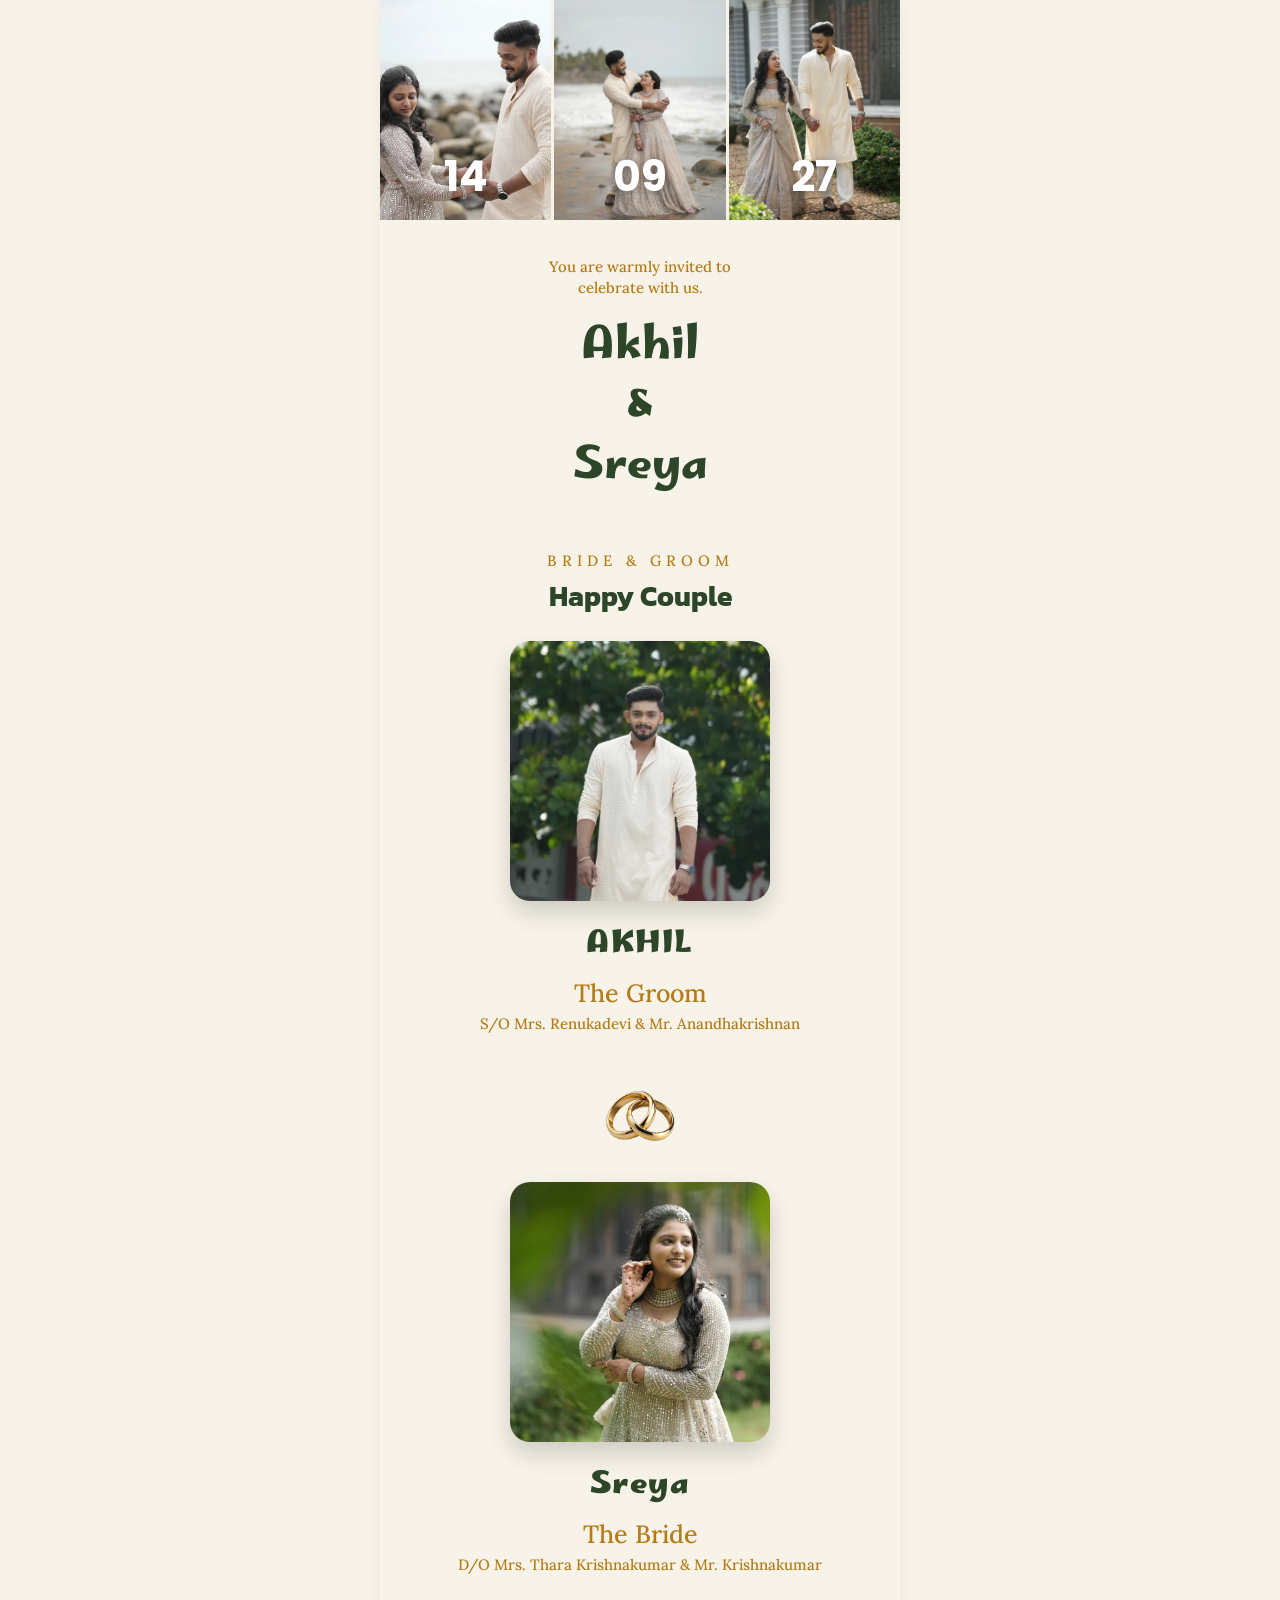
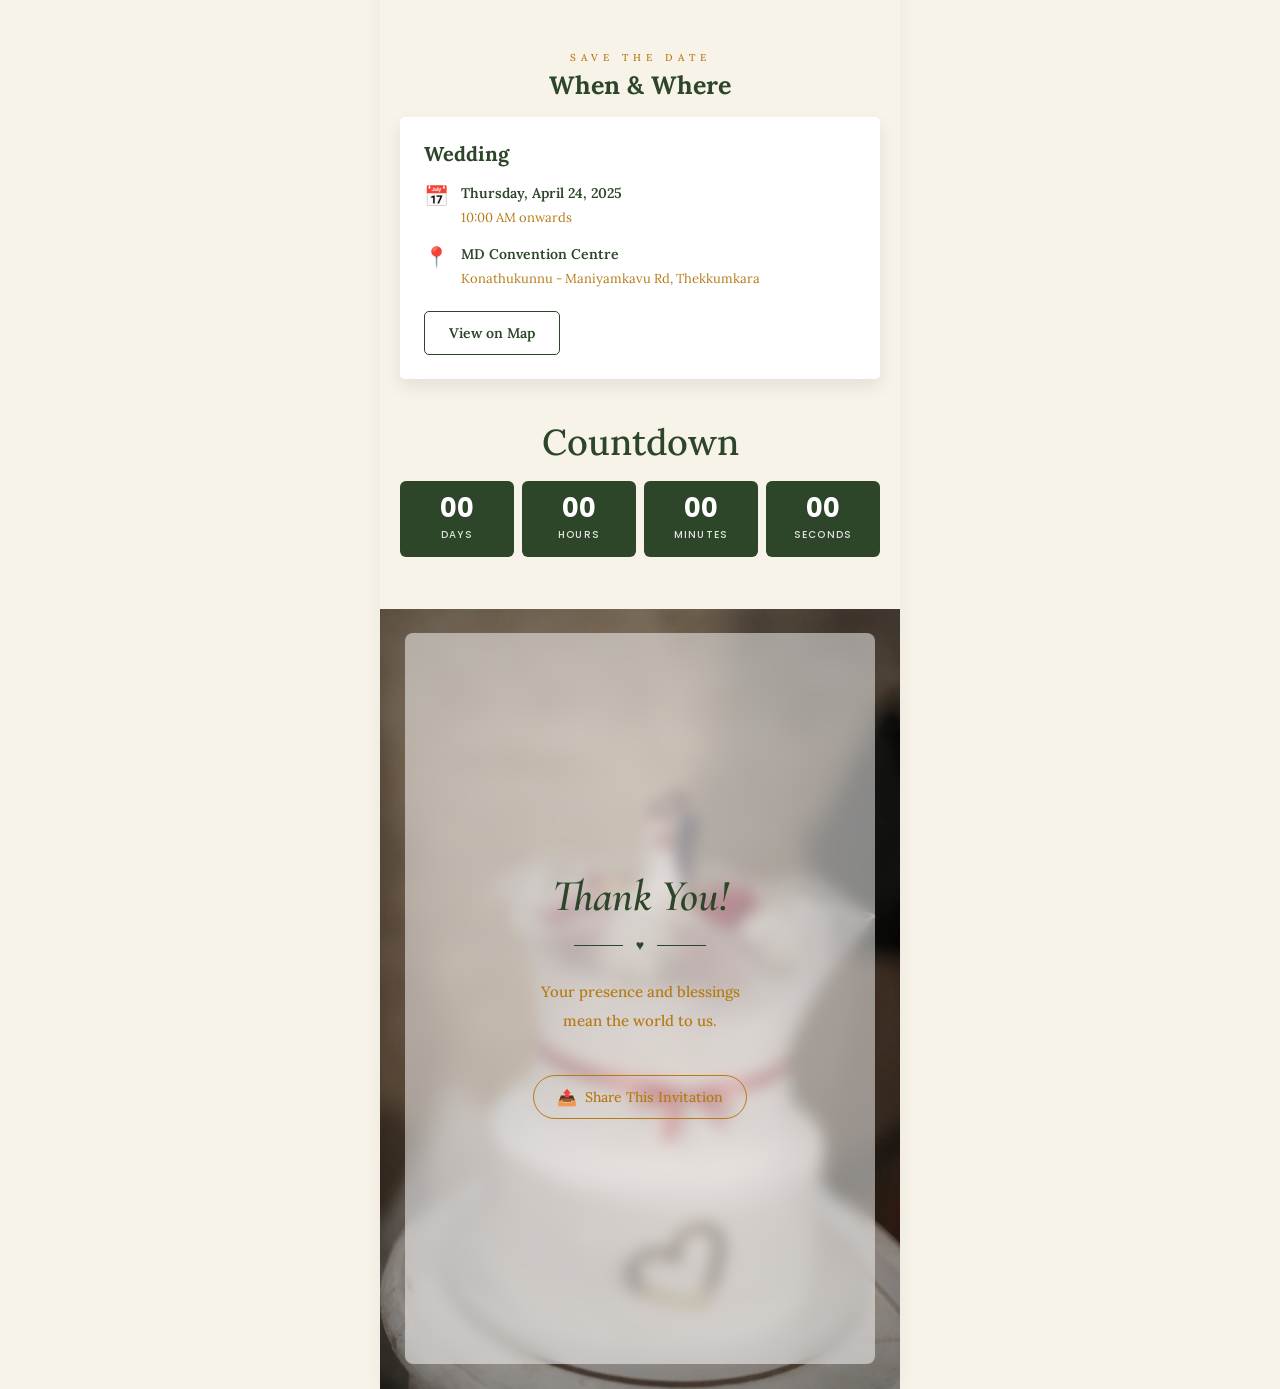
==== index.html @ 72346f15 "first commit" ====
<!DOCTYPE html>
<html lang="en">
<head>
  <meta charset="UTF-8">
  <meta name="viewport" content="width=device-width, initial-scale=1.0">
  <title>Wedding Invitation - Akhil & Sreya</title>
  <meta name="description" content="You are warmly invited to celebrate with us. Please join us for our wedding celebration.">
  <link rel="stylesheet" href="style.css">
</head>
<body>
  <div class="app-container">
    
    <!-- 1. Top Photo Date Strip -->
    <div class="photo-date-strip">
      <div class="photo-column">
        <img src="assets/images/banner_try.webp" alt="Wedding Banner 1" loading="eager">
        <div class="date-overlay">14</div>
      </div>
      <div class="photo-column">
        <img src="assets/images/banner2.webp" alt="Wedding Banner 2" loading="eager">
        <div class="date-overlay">09</div>
      </div>
      <div class="photo-column">
        <img src="assets/images/banner5.webp" alt="Wedding Banner 3" loading="eager">
        <div class="date-overlay">27</div>
      </div>
    </div>

    <!-- 2. Invitation Header -->
    <header class="invitation-header">
      <p class="gold-subtitle">You are warmly invited to<br>celebrate with us.</p>
      <h1 class="couple-names">
        <span class="name">Akhil</span>
        <span class="ampersand">&amp;</span>
        <span class="name">Sreya</span>
      </h1>
    </header>

    <!-- 3. Bride & Groom Cards Section -->
    <section class="profiles-section">
      <p class="gold-subtitle-caps">BRIDE &amp; GROOM</p>
      <h2 class="section-title">Happy Couple</h2>
      
      <!-- Groom Card -->
      <div class="profile-card">
        <div class="image-wrapper" onclick="openZoom('assets/images/groom.webp')">
          <img src="assets/images/groom.webp" alt="AKHIL (Groom)" loading="lazy">
        </div>
        <h3 class="profile-name">AKHIL</h3>
        <p class="profile-role">The Groom</p>
        <p class="profile-parents">S/O Mrs. Renukadevi &amp; Mr. Anandhakrishnan</p>
      </div>

      <!-- Ring Divider -->
      <div class="ring-divider">
        <img src="assets/icons/ring.png" alt="Rings" class="ring-icon" loading="lazy">
      </div>

      <!-- Bride Card -->
      <div class="profile-card">
        <div class="image-wrapper" onclick="openZoom('assets/images/bride.webp')">
          <img src="assets/images/bride.webp" alt="Sreya (Bride)" loading="lazy">
        </div>
        <h3 class="profile-name">Sreya</h3>
        <p class="profile-role">The Bride</p>
        <p class="profile-parents">D/O Mrs. Thara Krishnakumar &amp; Mr. Krishnakumar</p>
      </div>
    </section>

    <!-- 4. When & Where Card -->
    <section class="details-section">
      <p class="gold-subtitle-caps">SAVE THE DATE</p>
      <h2 class="section-title">When &amp; Where</h2>
      
      <div class="details-card">
        <h3 class="card-heading">Wedding</h3>
        
        <div class="detail-line">
          <span class="detail-icon">📅</span>
          <div class="detail-content">
            <h4 class="detail-title">Thursday, April 24, 2025</h4>
            <p class="detail-subtitle">10:00 AM onwards</p>
          </div>
        </div>

        <div class="detail-line">
          <span class="detail-icon">📍</span>
          <div class="detail-content">
            <h4 class="detail-title">MD Convention Centre</h4>
            <p class="detail-subtitle">Konathukunnu - Maniyamkavu Rd, Thekkumkara</p>
          </div>
        </div>

        <div class="button-container">
          <a class="map-button" href="https://www.google.com/maps/dir/?api=1&destination=MD+Convention+Centre,+Konathukunnu+-+Maniyamkavu+Rd,+Thekkumkara,+Kerala+680123&travelmode=driving" target="_blank" rel="noopener">
            View on Map
          </a>
        </div>
      </div>
    </section>

    <!-- 5. Countdown Section -->
    <section class="countdown-section">
      <h2 class="countdown-title">Countdown</h2>
      <div class="countdown-row">
        <div class="countdown-box">
          <span class="countdown-val" id="days">00</span>
          <span class="countdown-label">DAYS</span>
        </div>
        <div class="countdown-box">
          <span class="countdown-val" id="hours">00</span>
          <span class="countdown-label">HOURS</span>
        </div>
        <div class="countdown-box">
          <span class="countdown-val" id="minutes">00</span>
          <span class="countdown-label">MINUTES</span>
        </div>
        <div class="countdown-box">
          <span class="countdown-val" id="seconds">00</span>
          <span class="countdown-label">SECONDS</span>
        </div>
      </div>
    </section>

    <!-- 6. Footer Thank You Card -->
    <footer class="footer-section">
      <div class="footer-image-container">
        <img src="assets/images/footer1.webp" alt="Wedding Footer Background" class="footer-bg" loading="lazy">
        <div class="thank-you-overlay">
          <div class="thank-you-card">
            <h2 class="thank-you-title">Thank You!</h2>
            
            <div class="heart-divider">
              <span class="line"></span>
              <span class="heart">♥</span>
              <span class="line"></span>
            </div>

            <p class="thank-you-text">Your presence and blessings<br>mean the world to us.</p>
            
            <button class="share-button" onclick="shareInvitation()">
              <span class="share-icon">📤</span> Share This Invitation
            </button>
          </div>
        </div>
      </div>
    </footer>

  </div>

  <!-- Zoom Dialog Modal -->
  <div id="zoomModal" class="modal" onclick="closeZoom()">
    <span class="modal-close" onclick="closeZoom()">&times;</span>
    <img class="modal-content" id="zoomedImg" alt="Zoomed image view" onclick="event.stopPropagation()">
  </div>

  <script src="script.js"></script>
</body>
</html>
---- style.css ----
/* Import premium Google Fonts to match the original typography */
@import url('https://fonts.googleapis.com/css2?family=Cormorant+Garamond:ital,wght@1,600&family=Kanit:wght@700&family=Lora:ital,wght@0,500;0,600;0,700;1,500&family=Marhey:wght@600;700&family=Poppins:wght@500;700&display=swap');

/* Basic Resets & Theme Tokens */
* {
  box-sizing: border-box;
  margin: 0;
  padding: 0;
}

body {
  background-color: #F7F3E9; /* Cream/Off-white background */
  color: #2D4629; /* Forest green default text */
  font-family: 'Lora', serif;
  display: flex;
  justify-content: center;
  align-items: flex-start;
  min-height: 100vh;
  overflow-x: hidden;
  -webkit-tap-highlight-color: transparent;
}

/* Constrain width to 520px for a beautiful mobile-first design, 
   similar to how it looks on mobile phones, or center on desktop */
.app-container {
  width: 100%;
  max-width: 520px;
  background-color: #F7F3E9;
  box-shadow: 0 0 20px rgba(0, 0, 0, 0.05);
  display: flex;
  flex-direction: column;
}

/* 1. Top Photo Date Strip */
.photo-date-strip {
  display: grid;
  grid-template-columns: repeat(3, 1fr);
  gap: 3px;
  width: 100%;
}

.photo-column {
  position: relative;
  width: 100%;
  aspect-ratio: 0.52; /* Mobile aspect ratio (taller columns) */
  overflow: hidden;
}

.photo-column img {
  width: 100%;
  height: 100%;
  object-fit: cover;
  display: block;
}

.date-overlay {
  position: absolute;
  left: 0;
  right: 0;
  bottom: 12px;
  text-align: center;
  font-family: 'Poppins', sans-serif;
  font-size: 42px;
  font-weight: 700;
  color: #FFFFFF;
  text-shadow: 0 2px 8px rgba(0, 0, 0, 0.4);
  user-select: none;
}

/* 2. Invitation Header */
.invitation-header {
  text-align: center;
  padding: 36px 20px 24px;
}

.gold-subtitle {
  font-size: 15px;
  font-weight: 500;
  color: #B67B16; /* Muted gold */
  line-height: 1.4;
  text-align: center;
}

.couple-names {
  margin-top: 12px;
  display: flex;
  flex-direction: column;
  align-items: center;
  gap: 4px;
}

.couple-names .name {
  font-family: 'Marhey', sans-serif;
  font-size: 44px;
  font-weight: 600;
  color: #2D4629;
}

.couple-names .ampersand {
  font-family: 'Marhey', sans-serif;
  font-size: 36px;
  color: #2D4629;
  line-height: 1;
}

/* 3. Profiles Section */
.profiles-section {
  display: flex;
  flex-direction: column;
  align-items: center;
  padding: 20px 20px 36px;
}

.gold-subtitle-caps {
  font-size: 15px;
  font-weight: 500;
  color: #B67B16;
  letter-spacing: 5px;
  line-height: 1.4;
  text-align: center;
}

/* For secondary headers like SAVE THE DATE which are smaller */
.details-section .gold-subtitle-caps {
  font-size: 10px;
}

.section-title {
  font-family: 'Kanit', sans-serif;
  font-size: 28px;
  font-weight: 700;
  color: #2D4629;
  margin-top: 4px;
  margin-bottom: 24px;
  text-align: center;
}

.details-section .section-title {
  font-family: 'Lora', serif;
  font-size: 25px;
  margin-bottom: 16px;
}

.profile-card {
  display: flex;
  flex-direction: column;
  align-items: center;
  text-align: center;
  width: 100%;
  margin-bottom: 20px;
}

.image-wrapper {
  width: 260px;
  height: 260px;
  border-radius: 20px;
  overflow: hidden;
  box-shadow: 0 12px 24px rgba(0, 0, 0, 0.16);
  cursor: pointer;
  transition: transform 0.3s ease;
}

.image-wrapper:hover {
  transform: scale(1.02);
}

.image-wrapper img {
  width: 100%;
  height: 100%;
  object-fit: cover;
  display: block;
}

.profile-name {
  font-family: 'Marhey', sans-serif;
  font-size: 30px;
  font-weight: 700;
  color: #2D4629;
  letter-spacing: 1.5px;
  margin-top: 18px;
}

.profile-role {
  font-size: 25px;
  font-weight: 500;
  color: #B67B16;
  margin-top: 6px;
  margin-bottom: 4px;
}

.profile-parents {
  font-size: 15px;
  font-weight: 500;
  color: #B67B16;
  line-height: 1.4;
  padding: 0 20px;
}

.ring-divider {
  margin: 24px 0;
  display: flex;
  justify-content: center;
}

.ring-icon {
  width: 80px;
  height: auto;
}

/* 4. When & Where Details Card */
.details-section {
  padding: 20px;
  display: flex;
  flex-direction: column;
  align-items: center;
}

.details-card {
  background-color: #FFFFFF;
  border-radius: 5px;
  padding: 24px;
  box-shadow: 0 8px 18px rgba(0, 0, 0, 0.08);
  width: 100%;
  max-width: 520px;
  display: flex;
  flex-direction: column;
  gap: 18px;
}

.card-heading {
  font-size: 20px;
  font-weight: 700;
  color: #2D4629;
}

.detail-line {
  display: flex;
  align-items: flex-start;
  gap: 12px;
}

.detail-icon {
  font-size: 20px;
  line-height: 1;
  margin-top: 2px;
}

.detail-content {
  display: flex;
  flex-direction: column;
  gap: 6px;
}

.detail-title {
  font-size: 14px;
  font-weight: 600;
  color: #2D4629;
}

.detail-subtitle {
  font-size: 13px;
  color: #B67B16;
  line-height: 1.5;
}

.button-container {
  display: flex;
  justify-content: flex-start;
  margin-top: 4px;
}

.map-button {
  display: inline-block;
  border: 1px solid #2D4629;
  color: #2D4629;
  background-color: #FFFFFF;
  padding: 12px 24px;
  text-decoration: none;
  font-family: 'Lora', serif;
  font-size: 14px;
  font-weight: 600;
  border-radius: 5px;
  text-align: center;
  cursor: pointer;
  transition: background-color 0.2s ease, color 0.2s ease;
}

.map-button:hover {
  background-color: #2D4629;
  color: #FFFFFF;
}

/* 5. Countdown Section */
.countdown-section {
  padding: 20px;
  display: flex;
  flex-direction: column;
  align-items: center;
  width: 100%;
}

.countdown-title {
  font-size: 36px;
  font-weight: 500;
  color: #2D4629;
  margin-bottom: 16px;
}

.countdown-row {
  display: flex;
  width: 100%;
  gap: 8px;
}

.countdown-box {
  flex: 1;
  background-color: #2D4629;
  border-radius: 6px;
  padding: 14px 0;
  display: flex;
  flex-direction: column;
  align-items: center;
  justify-content: center;
}

.countdown-val {
  font-family: 'Poppins', sans-serif;
  font-size: 26px;
  font-weight: 700;
  color: #FFFFFF;
  line-height: 1;
}

.countdown-label {
  font-family: 'Poppins', sans-serif;
  font-size: 10px;
  font-weight: 500;
  color: rgba(255, 255, 255, 0.85);
  letter-spacing: 1.2px;
  margin-top: 6px;
}

/* 6. Footer Section */
.footer-section {
  width: 100%;
  margin-top: 32px;
}

.footer-image-container {
  position: relative;
  width: 100%;
  overflow: hidden;
  display: block;
}

.footer-bg {
  width: 100%;
  height: auto;
  display: block;
  object-fit: cover;
}

.thank-you-overlay {
  position: absolute;
  top: 0;
  left: 0;
  right: 0;
  bottom: 0;
  padding: 24px 25px 25px 25px;
  display: flex;
  justify-content: center;
  align-items: center;
}

.thank-you-card {
  background-color: rgba(255, 255, 255, 0.5);
  backdrop-filter: blur(8px);
  -webkit-backdrop-filter: blur(8px);
  border-radius: 8px;
  width: 100%;
  height: 100%;
  display: flex;
  flex-direction: column;
  justify-content: center;
  align-items: center;
  text-align: center;
  padding: 24px;
}

.thank-you-title {
  font-family: 'Cormorant Garamond', serif;
  font-style: italic;
  font-size: 44px;
  font-weight: 600;
  color: #2D4629;
  line-height: 0.9;
}

.heart-divider {
  margin: 22px 0 26px 0;
  display: flex;
  align-items: center;
  justify-content: center;
  gap: 13px;
  width: 100%;
}

.heart-divider .line {
  width: 49px;
  height: 0.8px;
  background-color: #2D4629;
}

.heart-divider .heart {
  font-size: 14px;
  color: #2D4629;
  line-height: 1;
}

.thank-you-text {
  font-size: 15px;
  font-weight: 500;
  color: #B67B16;
  line-height: 1.9;
  margin-bottom: 40px; /* Gives visual breathing space before sharing button */
}

.share-button {
  background-color: transparent;
  border: 0.8px solid #B67B16;
  color: #B67B16;
  font-family: 'Lora', serif;
  font-size: 14px;
  font-weight: 500;
  padding: 12px 23px;
  border-radius: 50px; /* Stadium border */
  cursor: pointer;
  display: flex;
  align-items: center;
  gap: 8px;
  transition: background-color 0.2s ease, color 0.2s ease;
}

.share-button:hover {
  background-color: #B67B16;
  color: #FFFFFF;
}

.share-icon {
  font-size: 16px;
  line-height: 1;
}

/* Image Zoom Modal Styling */
.modal {
  display: none;
  position: fixed;
  z-index: 1000;
  left: 0;
  top: 0;
  width: 100%;
  height: 100%;
  background-color: rgba(0, 0, 0, 0.9);
  align-items: center;
  justify-content: center;
  cursor: zoom-out;
}

.modal-content {
  max-width: 90%;
  max-height: 85%;
  object-fit: contain;
  border-radius: 20px;
  cursor: default;
  transition: transform 0.2s ease;
}

.modal-close {
  position: absolute;
  top: 15px;
  right: 25px;
  color: #FFFFFF;
  font-size: 40px;
  font-weight: bold;
  cursor: pointer;
  user-select: none;
}

.modal-close:hover {
  color: #CCCCCC;
}

/* Media Query to handle tablets/desktops. If we are on desktop,
   we still keep the mobile frame, but let's make sure the layout looks
   correctly centered. */
@media (min-width: 521px) {
  /* On larger screens, the aspect ratio of top columns matches the desktop aspect ratio (0.78) */
  .photo-column {
    aspect-ratio: 0.78;
  }
}
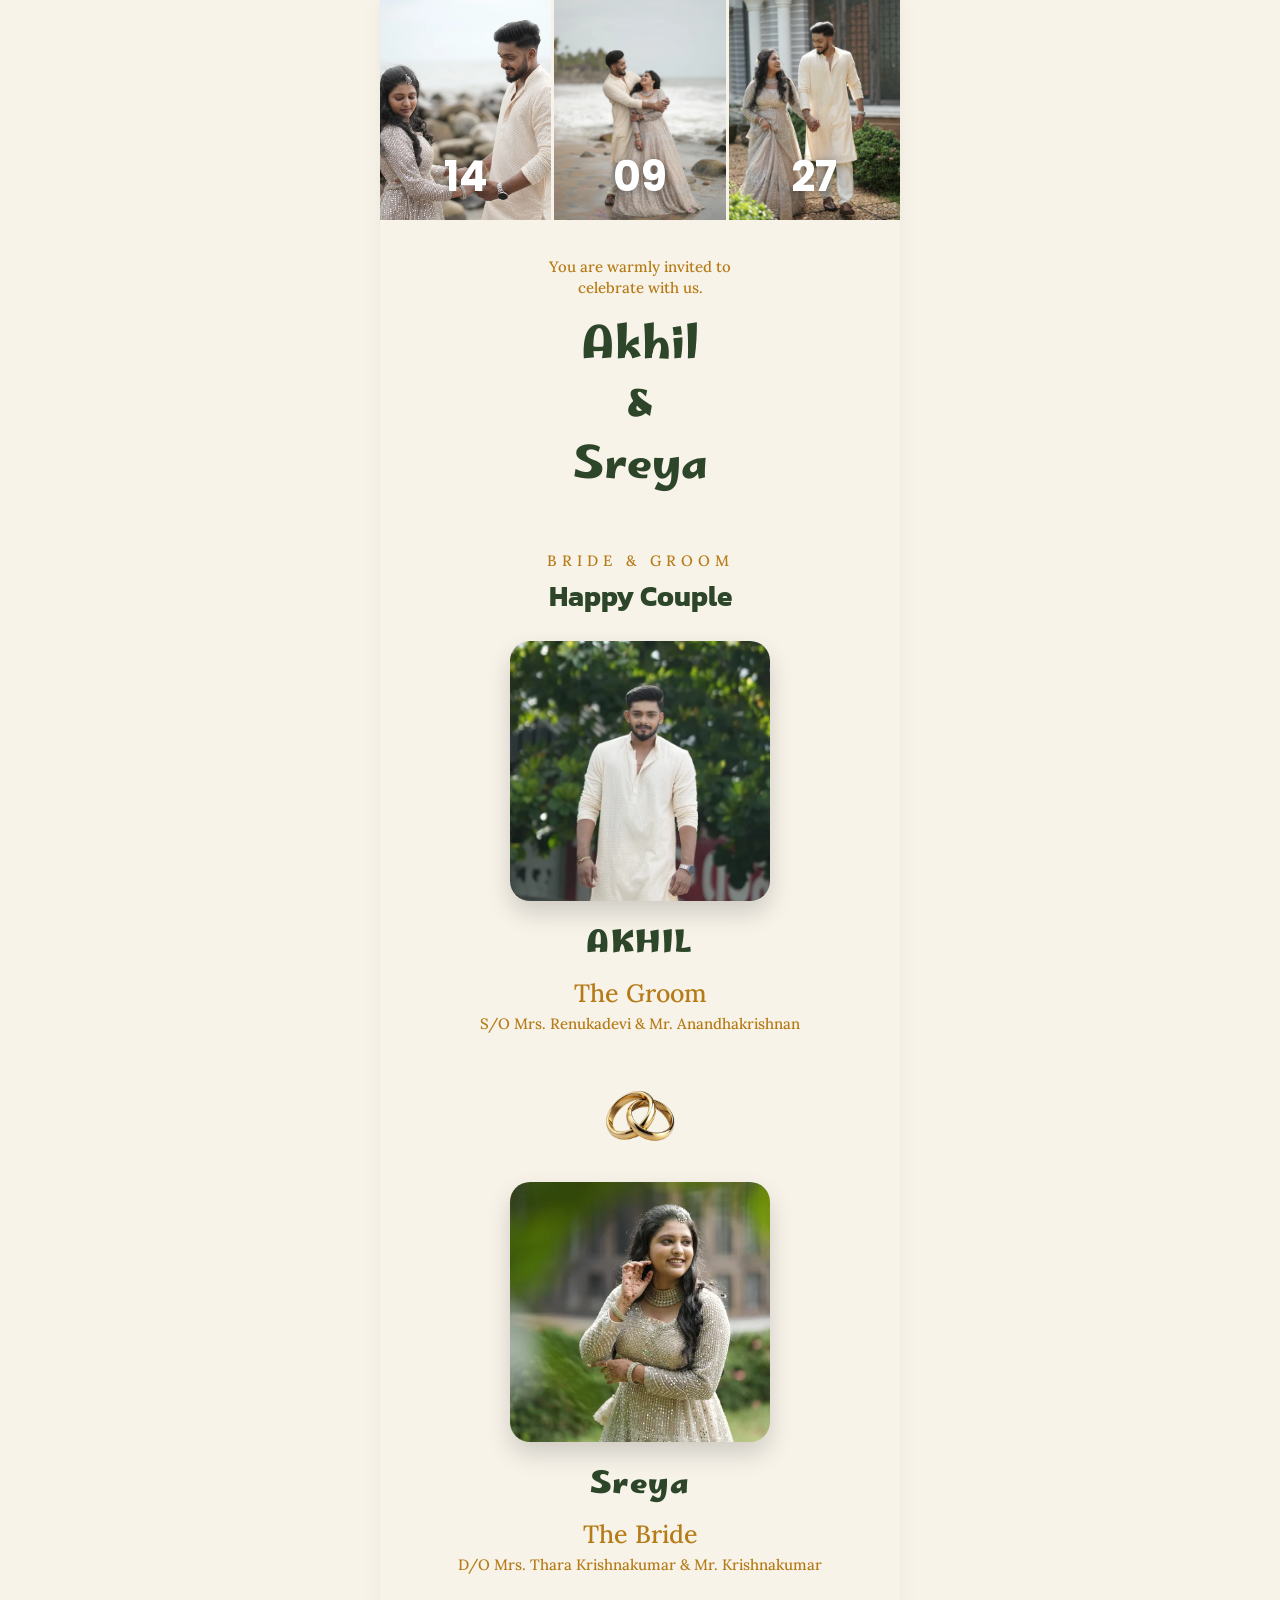
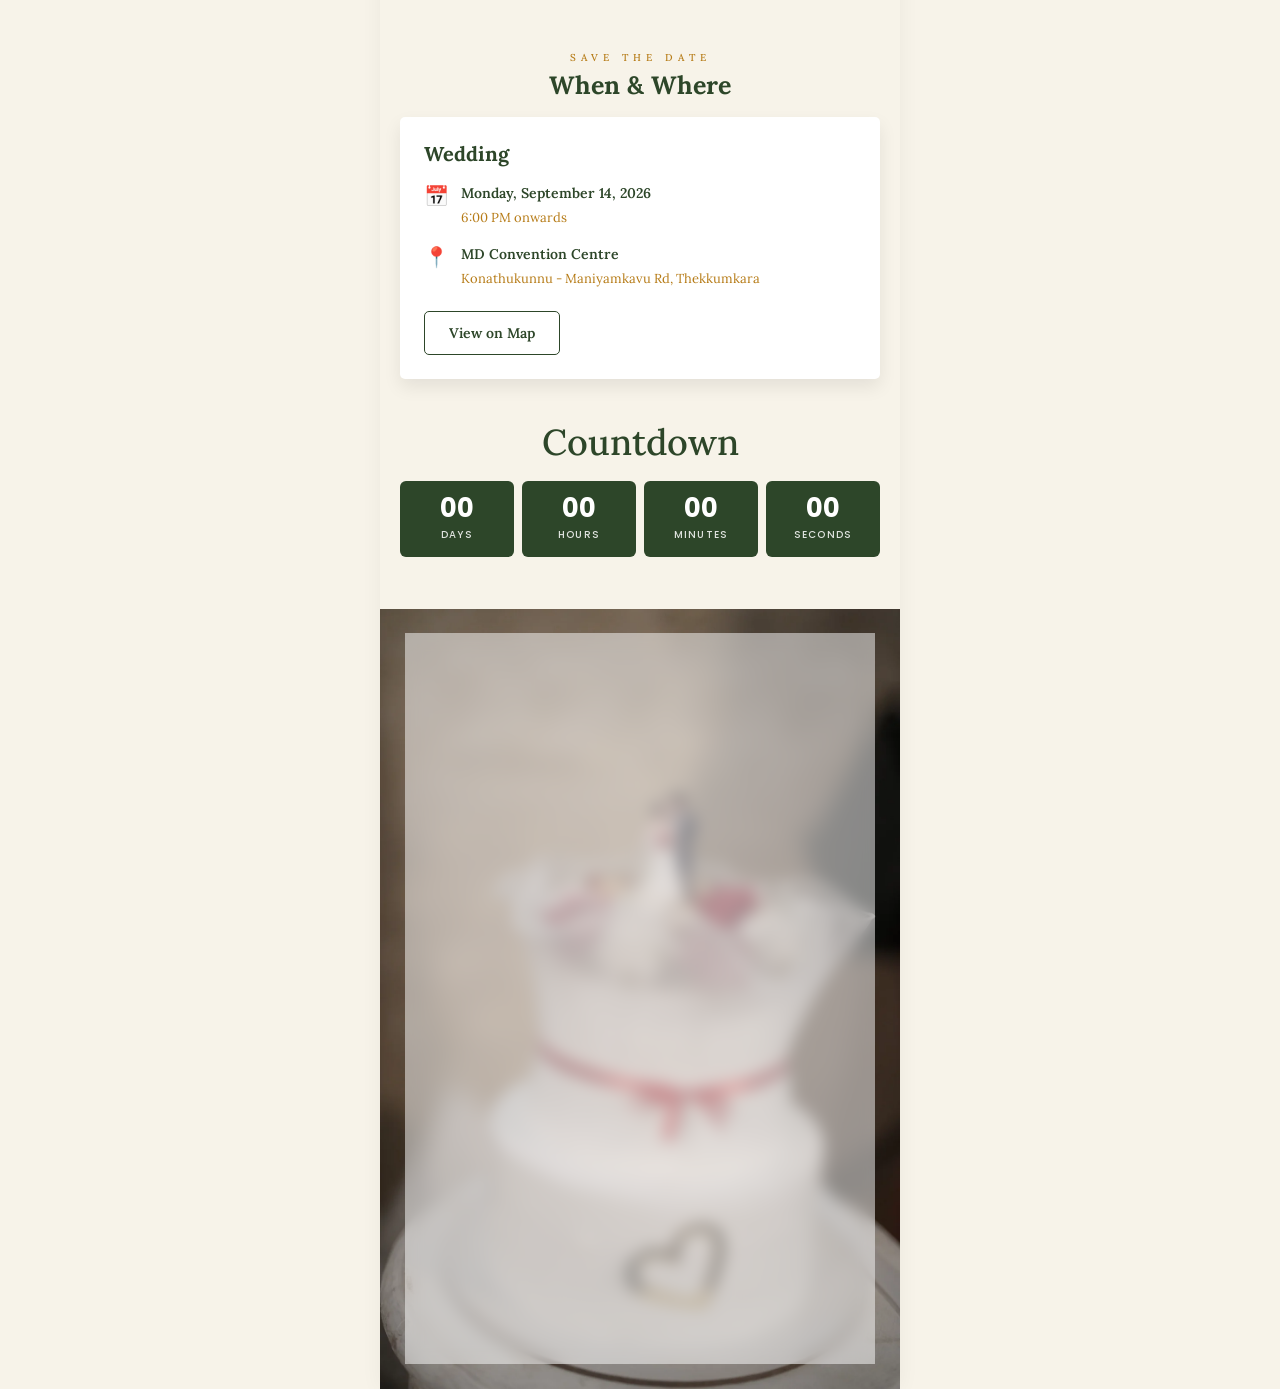
==== commit 0de58b1f: "dates updated" ====
--- a/index.html
+++ b/index.html
@@ -78,8 +78,8 @@
         <div class="detail-line">
           <span class="detail-icon">📅</span>
           <div class="detail-content">
-            <h4 class="detail-title">Thursday, April 24, 2025</h4>
-            <p class="detail-subtitle">10:00 AM onwards</p>
+            <h4 class="detail-title">Monday, September 14, 2026</h4>
+            <p class="detail-subtitle">6:00 PM onwards</p>
           </div>
         </div>
 
--- a/style.css
+++ b/style.css
@@ -44,6 +44,44 @@
   width: 100%;
   aspect-ratio: 0.52; /* Mobile aspect ratio (taller columns) */
   overflow: hidden;
+  opacity: 0; /* Hide initially for smooth fade-in */
+}
+
+/* Staggered slide down and slide up animations */
+.photo-column:nth-child(1) {
+  animation: slideDownFade 6.5s cubic-bezier(0.1, 1, 0.1, 1) forwards;
+}
+
+.photo-column:nth-child(2) {
+  animation: slideUpFade 6.5s cubic-bezier(0.1, 1, 0.1, 1) forwards;
+  animation-delay: 0.4s;
+}
+
+.photo-column:nth-child(3) {
+  animation: slideDownFade 6.5s cubic-bezier(0.1, 1, 0.1, 1) forwards;
+  animation-delay: 0.8s;
+}
+
+@keyframes slideDownFade {
+  from {
+    transform: translateY(-50px);
+    opacity: 0;
+  }
+  to {
+    transform: translateY(0);
+    opacity: 1;
+  }
+}
+
+@keyframes slideUpFade {
+  from {
+    transform: translateY(50px);
+    opacity: 0;
+  }
+  to {
+    transform: translateY(0);
+    opacity: 1;
+  }
 }
 
 .photo-column img {
@@ -169,6 +207,20 @@
   height: 100%;
   object-fit: cover;
   display: block;
+  /* Start state: heavily blurred, bright, and semi-grayscale to resemble canvas paint */
+  filter: blur(20px) grayscale(70%) brightness(1.15);
+  transform: scale(1.08);
+  opacity: 0;
+  transition: filter 3s cubic-bezier(0.1, 0.8, 0.2, 1),
+              transform 3s cubic-bezier(0.1, 0.8, 0.2, 1),
+              opacity 3s cubic-bezier(0.1, 0.8, 0.2, 1);
+}
+
+/* Reveal state when scrolled into view */
+.image-wrapper.reveal img {
+  filter: blur(0px) grayscale(0%) brightness(1);
+  transform: scale(1);
+  opacity: 1;
 }
 
 .profile-name {
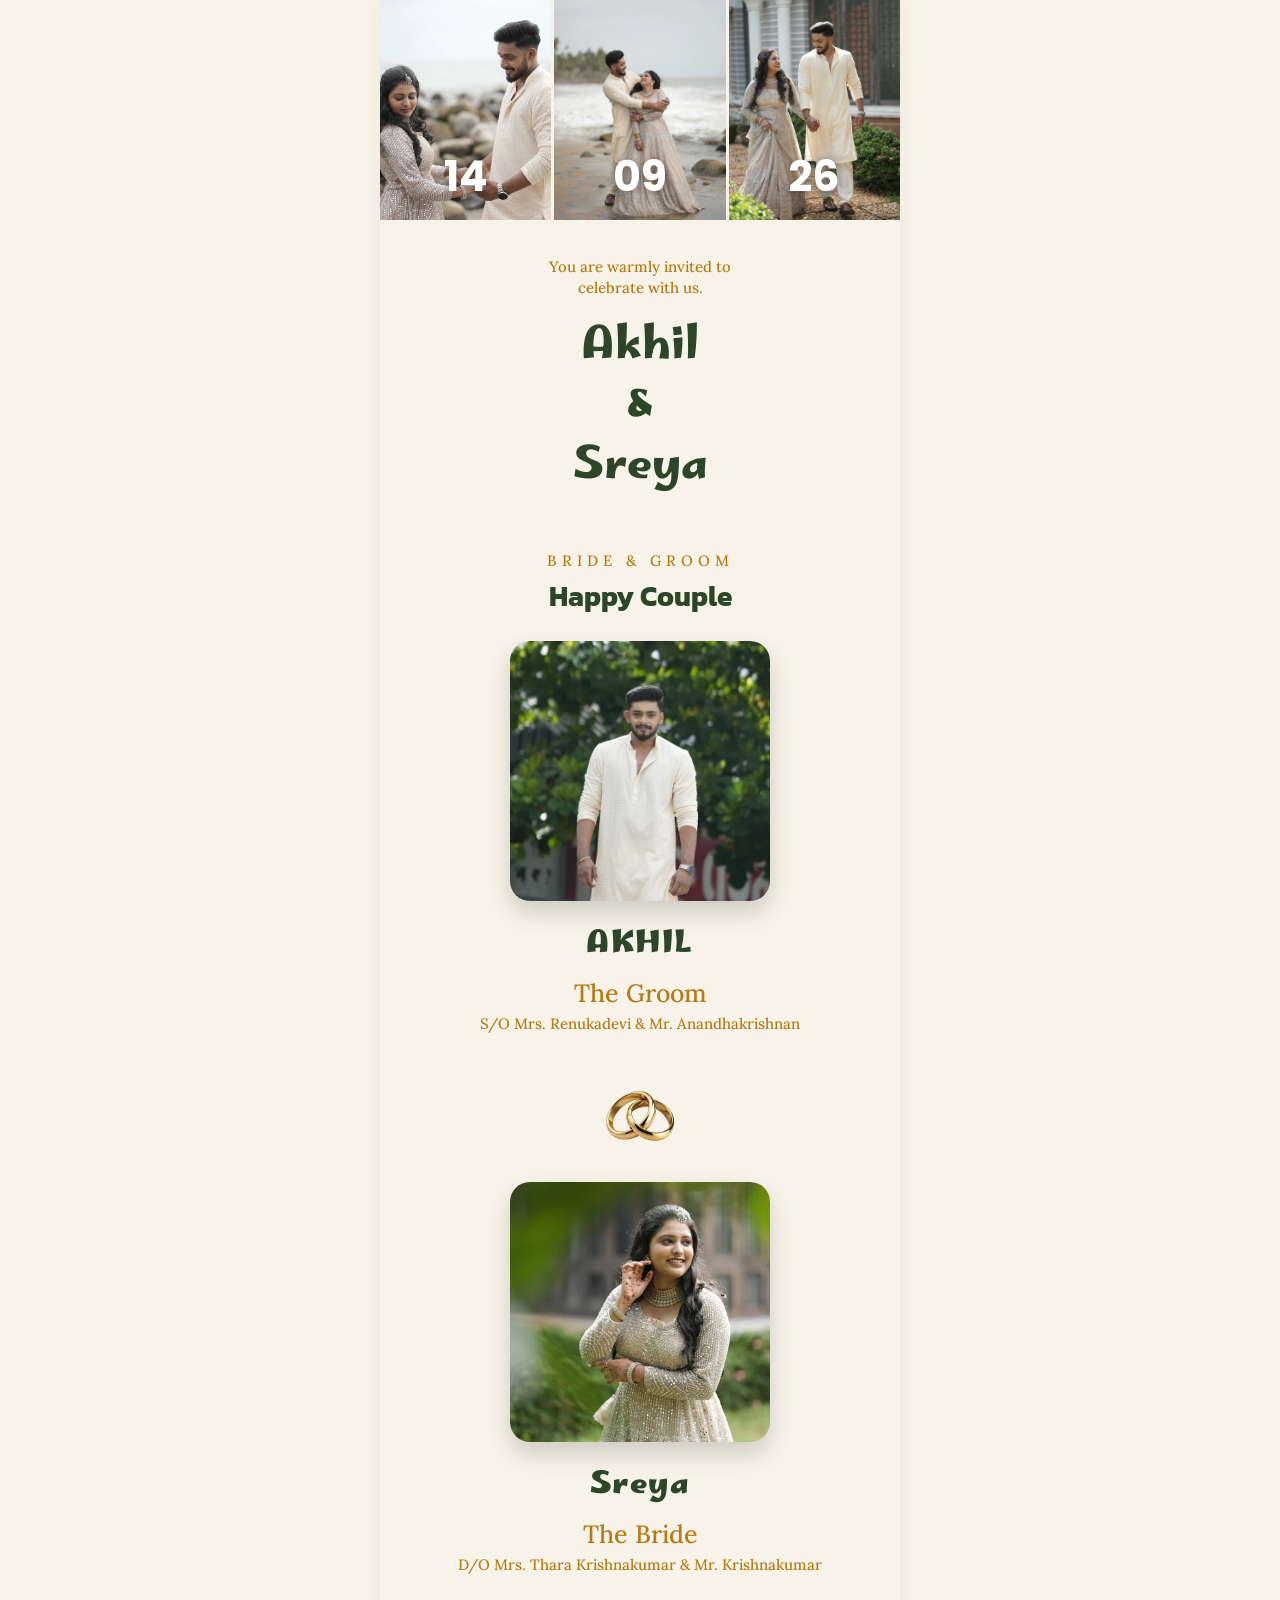
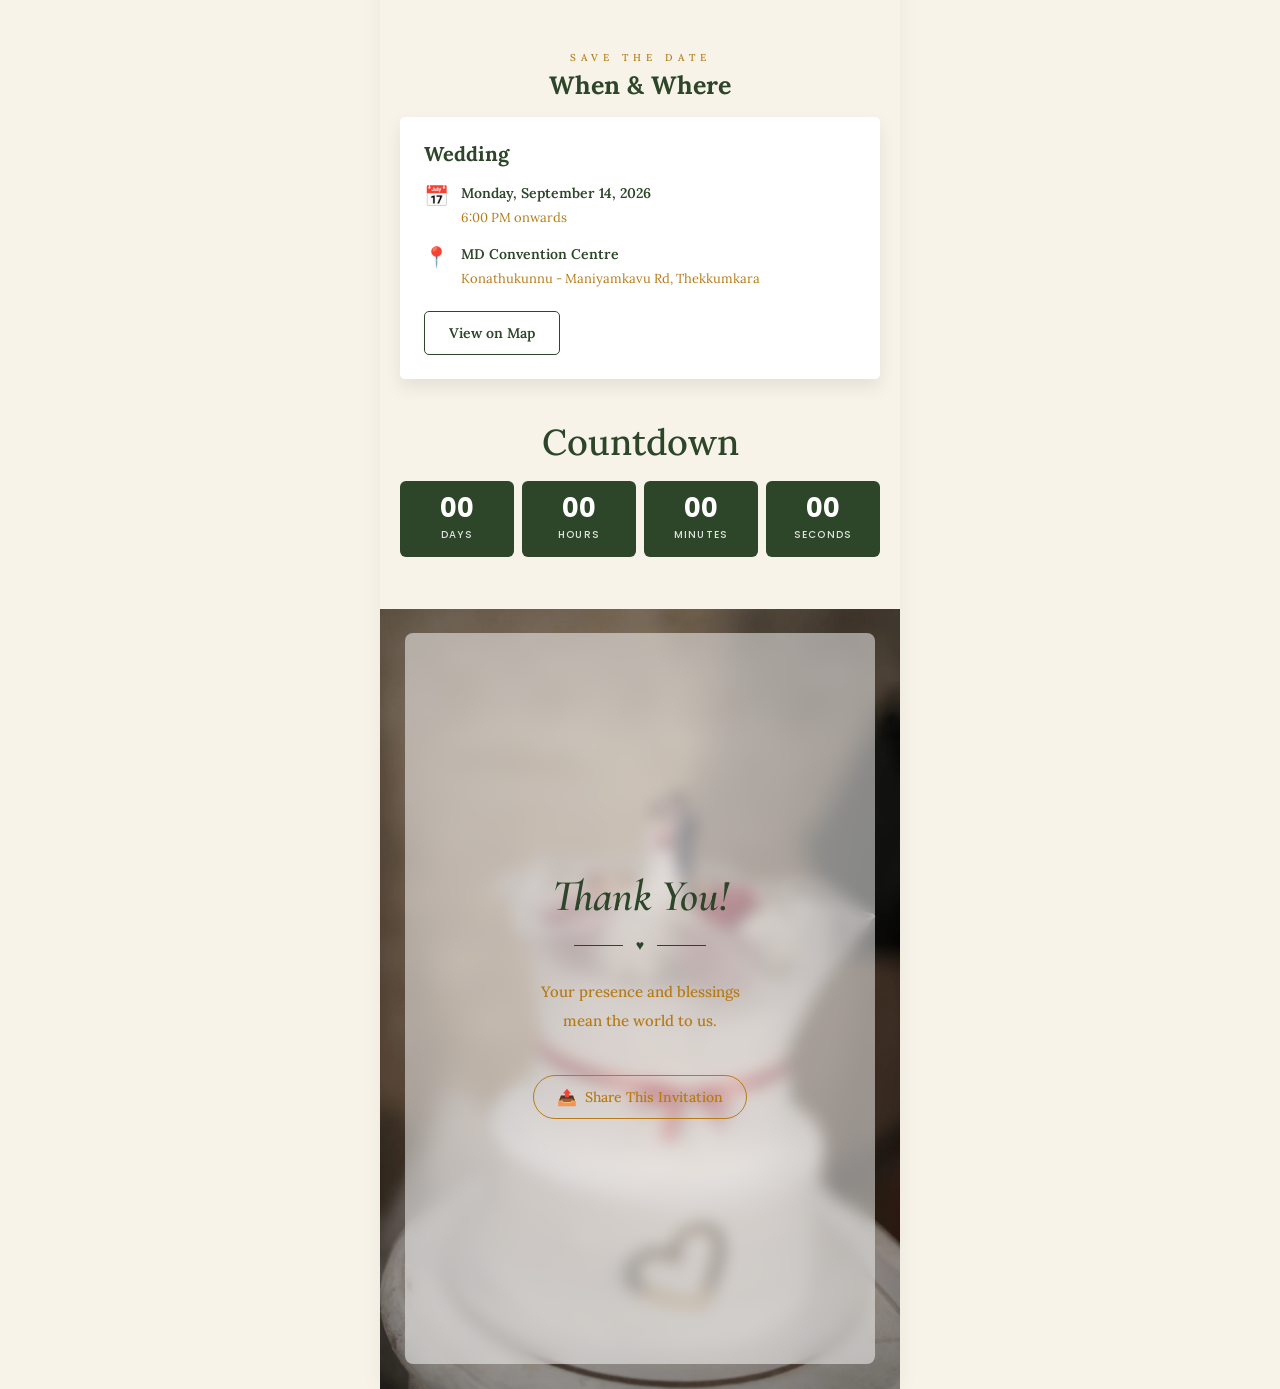
==== commit b65a3bb9: "date changed" ====
--- a/index.html
+++ b/index.html
@@ -22,7 +22,7 @@
       </div>
       <div class="photo-column">
         <img src="assets/images/banner5.webp" alt="Wedding Banner 3" loading="eager">
-        <div class="date-overlay">27</div>
+        <div class="date-overlay">26</div>
       </div>
     </div>
 
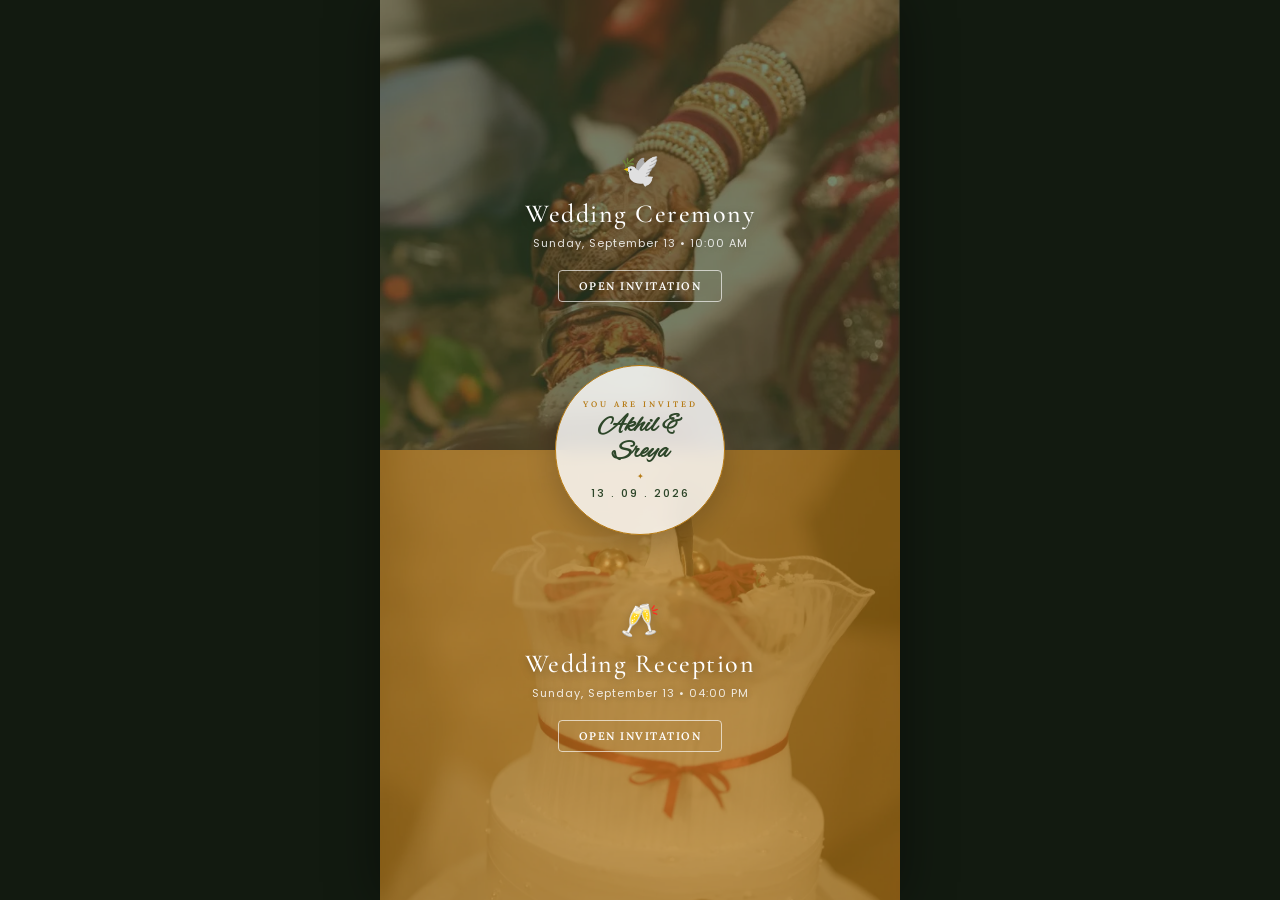
==== commit b19513b8: "wedding invitation updated" ====
--- a/index.html
+++ b/index.html
@@ -3,157 +3,51 @@
 <head>
   <meta charset="UTF-8">
   <meta name="viewport" content="width=device-width, initial-scale=1.0">
-  <title>Wedding Invitation - Akhil & Sreya</title>
-  <meta name="description" content="You are warmly invited to celebrate with us. Please join us for our wedding celebration.">
+  <title>The Wedding of Akhil & Sreya</title>
+  <meta name="description" content="Welcome to the wedding invitation portal of Akhil & Sreya. Please select an invitation to view details.">
   <link rel="stylesheet" href="style.css">
 </head>
 <body>
-  <div class="app-container">
-    
-    <!-- 1. Top Photo Date Strip -->
-    <div class="photo-date-strip">
-      <div class="photo-column">
-        <img src="assets/images/banner_try.webp" alt="Wedding Banner 1" loading="eager">
-        <div class="date-overlay">14</div>
+  <div class="split-portal">
+
+    <!-- Left Panel: Wedding Ceremony -->
+    <a href="wedding/" class="portal-panel panel-wedding">
+      <div class="panel-bg-container">
+        <img src="assets/images/marriage.webp" alt="Wedding Background" class="panel-bg">
       </div>
-      <div class="photo-column">
-        <img src="assets/images/banner2.webp" alt="Wedding Banner 2" loading="eager">
-        <div class="date-overlay">09</div>
+      <div class="panel-overlay"></div>
+      <div class="panel-content">
+        <span class="panel-icon">🕊️</span>
+        <h2 class="panel-title">Wedding Ceremony</h2>
+        <p class="panel-details">Sunday, September 13 • 10:00 AM</p>
+        <span class="panel-btn">Open Invitation</span>
       </div>
-      <div class="photo-column">
-        <img src="assets/images/banner5.webp" alt="Wedding Banner 3" loading="eager">
-        <div class="date-overlay">26</div>
+    </a>
+
+    <!-- Right Panel: Wedding Reception -->
+    <a href="reception/" target="_blank" rel="noopener" class="portal-panel panel-reception">
+      <div class="panel-bg-container">
+        <img src="assets/images/footer1.webp" alt="Reception Background" class="panel-bg">
+      </div>
+      <div class="panel-overlay"></div>
+      <div class="panel-content">
+        <span class="panel-icon">🥂</span>
+        <h2 class="panel-title">Wedding Reception</h2>
+        <p class="panel-details">Sunday, September 13 • 04:00 PM</p>
+        <span class="panel-btn">Open Invitation</span>
+      </div>
+    </a>
+
+    <!-- Overlapping Floating Center Badge -->
+    <div class="center-badge-container">
+      <div class="center-badge">
+        <p class="badge-subtitle">You are Invited</p>
+        <h1 class="badge-names">Akhil &amp; Sreya</h1>
+        <div class="badge-divider">✦</div>
+        <p class="badge-date">13 . 09 . 2026</p>
       </div>
     </div>
 
-    <!-- 2. Invitation Header -->
-    <header class="invitation-header">
-      <p class="gold-subtitle">You are warmly invited to<br>celebrate with us.</p>
-      <h1 class="couple-names">
-        <span class="name">Akhil</span>
-        <span class="ampersand">&amp;</span>
-        <span class="name">Sreya</span>
-      </h1>
-    </header>
-
-    <!-- 3. Bride & Groom Cards Section -->
-    <section class="profiles-section">
-      <p class="gold-subtitle-caps">BRIDE &amp; GROOM</p>
-      <h2 class="section-title">Happy Couple</h2>
-      
-      <!-- Groom Card -->
-      <div class="profile-card">
-        <div class="image-wrapper" onclick="openZoom('assets/images/groom.webp')">
-          <img src="assets/images/groom.webp" alt="AKHIL (Groom)" loading="lazy">
-        </div>
-        <h3 class="profile-name">AKHIL</h3>
-        <p class="profile-role">The Groom</p>
-        <p class="profile-parents">S/O Mrs. Renukadevi &amp; Mr. Anandhakrishnan</p>
-      </div>
-
-      <!-- Ring Divider -->
-      <div class="ring-divider">
-        <img src="assets/icons/ring.png" alt="Rings" class="ring-icon" loading="lazy">
-      </div>
-
-      <!-- Bride Card -->
-      <div class="profile-card">
-        <div class="image-wrapper" onclick="openZoom('assets/images/bride.webp')">
-          <img src="assets/images/bride.webp" alt="Sreya (Bride)" loading="lazy">
-        </div>
-        <h3 class="profile-name">Sreya</h3>
-        <p class="profile-role">The Bride</p>
-        <p class="profile-parents">D/O Mrs. Thara Krishnakumar &amp; Mr. Krishnakumar</p>
-      </div>
-    </section>
-
-    <!-- 4. When & Where Card -->
-    <section class="details-section">
-      <p class="gold-subtitle-caps">SAVE THE DATE</p>
-      <h2 class="section-title">When &amp; Where</h2>
-      
-      <div class="details-card">
-        <h3 class="card-heading">Wedding</h3>
-        
-        <div class="detail-line">
-          <span class="detail-icon">📅</span>
-          <div class="detail-content">
-            <h4 class="detail-title">Monday, September 14, 2026</h4>
-            <p class="detail-subtitle">6:00 PM onwards</p>
-          </div>
-        </div>
-
-        <div class="detail-line">
-          <span class="detail-icon">📍</span>
-          <div class="detail-content">
-            <h4 class="detail-title">MD Convention Centre</h4>
-            <p class="detail-subtitle">Konathukunnu - Maniyamkavu Rd, Thekkumkara</p>
-          </div>
-        </div>
-
-        <div class="button-container">
-          <a class="map-button" href="https://www.google.com/maps/dir/?api=1&destination=MD+Convention+Centre,+Konathukunnu+-+Maniyamkavu+Rd,+Thekkumkara,+Kerala+680123&travelmode=driving" target="_blank" rel="noopener">
-            View on Map
-          </a>
-        </div>
-      </div>
-    </section>
-
-    <!-- 5. Countdown Section -->
-    <section class="countdown-section">
-      <h2 class="countdown-title">Countdown</h2>
-      <div class="countdown-row">
-        <div class="countdown-box">
-          <span class="countdown-val" id="days">00</span>
-          <span class="countdown-label">DAYS</span>
-        </div>
-        <div class="countdown-box">
-          <span class="countdown-val" id="hours">00</span>
-          <span class="countdown-label">HOURS</span>
-        </div>
-        <div class="countdown-box">
-          <span class="countdown-val" id="minutes">00</span>
-          <span class="countdown-label">MINUTES</span>
-        </div>
-        <div class="countdown-box">
-          <span class="countdown-val" id="seconds">00</span>
-          <span class="countdown-label">SECONDS</span>
-        </div>
-      </div>
-    </section>
-
-    <!-- 6. Footer Thank You Card -->
-    <footer class="footer-section">
-      <div class="footer-image-container">
-        <img src="assets/images/footer1.webp" alt="Wedding Footer Background" class="footer-bg" loading="lazy">
-        <div class="thank-you-overlay">
-          <div class="thank-you-card">
-            <h2 class="thank-you-title">Thank You!</h2>
-            
-            <div class="heart-divider">
-              <span class="line"></span>
-              <span class="heart">♥</span>
-              <span class="line"></span>
-            </div>
-
-            <p class="thank-you-text">Your presence and blessings<br>mean the world to us.</p>
-            
-            <button class="share-button" onclick="shareInvitation()">
-              <span class="share-icon">📤</span> Share This Invitation
-            </button>
-          </div>
-        </div>
-      </div>
-    </footer>
-
   </div>
-
-  <!-- Zoom Dialog Modal -->
-  <div id="zoomModal" class="modal" onclick="closeZoom()">
-    <span class="modal-close" onclick="closeZoom()">&times;</span>
-    <img class="modal-content" id="zoomedImg" alt="Zoomed image view" onclick="event.stopPropagation()">
-  </div>
-
-  <script src="script.js"></script>
 </body>
 </html>
--- a/style.css
+++ b/style.css
@@ -1,7 +1,6 @@
-/* Import premium Google Fonts to match the original typography */
-@import url('https://fonts.googleapis.com/css2?family=Cormorant+Garamond:ital,wght@1,600&family=Kanit:wght@700&family=Lora:ital,wght@0,500;0,600;0,700;1,500&family=Marhey:wght@600;700&family=Poppins:wght@500;700&display=swap');
-
-/* Basic Resets & Theme Tokens */
+/* Import Fonts (Alex Brush, Cormorant Garamond, Lora, Poppins) */
+@import url('https://fonts.googleapis.com/css2?family=Alex+Brush&family=Cormorant+Garamond:ital,wght@0,300;0,400;0,600;1,300;1,400&family=Lora:ital,wght@0,400;0,500;0,600;1,400&family=Poppins:wght@400;500;700&display=swap');
+
 * {
   box-sizing: border-box;
   margin: 0;
@@ -9,545 +8,268 @@
 }
 
 body {
-  background-color: #F7F3E9; /* Cream/Off-white background */
-  color: #2D4629; /* Forest green default text */
+  background-color: #121A10; /* Dark premium boundary */
   font-family: 'Lora', serif;
   display: flex;
   justify-content: center;
-  align-items: flex-start;
+  align-items: center;
   min-height: 100vh;
-  overflow-x: hidden;
+  overflow: hidden;
   -webkit-tap-highlight-color: transparent;
 }
 
-/* Constrain width to 520px for a beautiful mobile-first design, 
-   similar to how it looks on mobile phones, or center on desktop */
-.app-container {
+/* Constrained mobile choice portal framework */
+.split-portal {
+  position: relative;
   width: 100%;
   max-width: 520px;
+  height: 100vh;
   background-color: #F7F3E9;
-  box-shadow: 0 0 20px rgba(0, 0, 0, 0.05);
   display: flex;
   flex-direction: column;
-}
-
-/* 1. Top Photo Date Strip */
-.photo-date-strip {
-  display: grid;
-  grid-template-columns: repeat(3, 1fr);
-  gap: 3px;
-  width: 100%;
-}
-
-.photo-column {
+  box-shadow: 0 0 50px rgba(0, 0, 0, 0.4);
+  overflow: hidden;
+}
+
+/* Individual choice panels */
+.portal-panel {
   position: relative;
-  width: 100%;
-  aspect-ratio: 0.52; /* Mobile aspect ratio (taller columns) */
+  height: 50vh;
+  width: 100%;
   overflow: hidden;
-  opacity: 0; /* Hide initially for smooth fade-in */
-}
-
-/* Staggered slide down and slide up animations */
-.photo-column:nth-child(1) {
-  animation: slideDownFade 6.5s cubic-bezier(0.1, 1, 0.1, 1) forwards;
-}
-
-.photo-column:nth-child(2) {
-  animation: slideUpFade 6.5s cubic-bezier(0.1, 1, 0.1, 1) forwards;
-  animation-delay: 0.4s;
-}
-
-.photo-column:nth-child(3) {
-  animation: slideDownFade 6.5s cubic-bezier(0.1, 1, 0.1, 1) forwards;
-  animation-delay: 0.8s;
-}
-
-@keyframes slideDownFade {
-  from {
-    transform: translateY(-50px);
-    opacity: 0;
-  }
-  to {
-    transform: translateY(0);
-    opacity: 1;
-  }
-}
-
-@keyframes slideUpFade {
-  from {
-    transform: translateY(50px);
-    opacity: 0;
-  }
-  to {
-    transform: translateY(0);
-    opacity: 1;
-  }
-}
-
-.photo-column img {
+  text-decoration: none;
+  display: flex;
+  align-items: center;
+  justify-content: center;
+  transition: height 0.8s cubic-bezier(0.16, 1, 0.3, 1),
+              opacity 0.8s cubic-bezier(0.16, 1, 0.3, 1);
+}
+
+.panel-bg-container {
+  position: absolute;
+  top: 0;
+  left: 0;
+  width: 100%;
+  height: 100%;
+  z-index: 1;
+}
+
+.panel-bg {
   width: 100%;
   height: 100%;
   object-fit: cover;
   display: block;
-}
-
-.date-overlay {
-  position: absolute;
-  left: 0;
-  right: 0;
-  bottom: 12px;
-  text-align: center;
-  font-family: 'Poppins', sans-serif;
-  font-size: 42px;
-  font-weight: 700;
-  color: #FFFFFF;
-  text-shadow: 0 2px 8px rgba(0, 0, 0, 0.4);
-  user-select: none;
-}
-
-/* 2. Invitation Header */
-.invitation-header {
-  text-align: center;
-  padding: 36px 20px 24px;
-}
-
-.gold-subtitle {
-  font-size: 15px;
-  font-weight: 500;
-  color: #B67B16; /* Muted gold */
-  line-height: 1.4;
-  text-align: center;
-}
-
-.couple-names {
-  margin-top: 12px;
-  display: flex;
-  flex-direction: column;
-  align-items: center;
-  gap: 4px;
-}
-
-.couple-names .name {
-  font-family: 'Marhey', sans-serif;
-  font-size: 44px;
-  font-weight: 600;
-  color: #2D4629;
-}
-
-.couple-names .ampersand {
-  font-family: 'Marhey', sans-serif;
-  font-size: 36px;
-  color: #2D4629;
-  line-height: 1;
-}
-
-/* 3. Profiles Section */
-.profiles-section {
-  display: flex;
-  flex-direction: column;
-  align-items: center;
-  padding: 20px 20px 36px;
-}
-
-.gold-subtitle-caps {
-  font-size: 15px;
-  font-weight: 500;
-  color: #B67B16;
-  letter-spacing: 5px;
-  line-height: 1.4;
-  text-align: center;
-}
-
-/* For secondary headers like SAVE THE DATE which are smaller */
-.details-section .gold-subtitle-caps {
-  font-size: 10px;
-}
-
-.section-title {
-  font-family: 'Kanit', sans-serif;
-  font-size: 28px;
-  font-weight: 700;
-  color: #2D4629;
-  margin-top: 4px;
-  margin-bottom: 24px;
-  text-align: center;
-}
-
-.details-section .section-title {
-  font-family: 'Lora', serif;
-  font-size: 25px;
-  margin-bottom: 16px;
-}
-
-.profile-card {
-  display: flex;
-  flex-direction: column;
-  align-items: center;
-  text-align: center;
-  width: 100%;
-  margin-bottom: 20px;
-}
-
-.image-wrapper {
-  width: 260px;
-  height: 260px;
-  border-radius: 20px;
-  overflow: hidden;
-  box-shadow: 0 12px 24px rgba(0, 0, 0, 0.16);
-  cursor: pointer;
-  transition: transform 0.3s ease;
-}
-
-.image-wrapper:hover {
-  transform: scale(1.02);
-}
-
-.image-wrapper img {
-  width: 100%;
-  height: 100%;
-  object-fit: cover;
-  display: block;
-  /* Start state: heavily blurred, bright, and semi-grayscale to resemble canvas paint */
-  filter: blur(20px) grayscale(70%) brightness(1.15);
-  transform: scale(1.08);
-  opacity: 0;
-  transition: filter 3s cubic-bezier(0.1, 0.8, 0.2, 1),
-              transform 3s cubic-bezier(0.1, 0.8, 0.2, 1),
-              opacity 3s cubic-bezier(0.1, 0.8, 0.2, 1);
-}
-
-/* Reveal state when scrolled into view */
-.image-wrapper.reveal img {
-  filter: blur(0px) grayscale(0%) brightness(1);
-  transform: scale(1);
-  opacity: 1;
-}
-
-.profile-name {
-  font-family: 'Marhey', sans-serif;
-  font-size: 30px;
-  font-weight: 700;
-  color: #2D4629;
-  letter-spacing: 1.5px;
-  margin-top: 18px;
-}
-
-.profile-role {
-  font-size: 25px;
-  font-weight: 500;
-  color: #B67B16;
-  margin-top: 6px;
-  margin-bottom: 4px;
-}
-
-.profile-parents {
-  font-size: 15px;
-  font-weight: 500;
-  color: #B67B16;
-  line-height: 1.4;
-  padding: 0 20px;
-}
-
-.ring-divider {
-  margin: 24px 0;
-  display: flex;
-  justify-content: center;
-}
-
-.ring-icon {
-  width: 80px;
-  height: auto;
-}
-
-/* 4. When & Where Details Card */
-.details-section {
-  padding: 20px;
-  display: flex;
-  flex-direction: column;
-  align-items: center;
-}
-
-.details-card {
-  background-color: #FFFFFF;
-  border-radius: 5px;
-  padding: 24px;
-  box-shadow: 0 8px 18px rgba(0, 0, 0, 0.08);
-  width: 100%;
-  max-width: 520px;
-  display: flex;
-  flex-direction: column;
-  gap: 18px;
-}
-
-.card-heading {
-  font-size: 20px;
-  font-weight: 700;
-  color: #2D4629;
-}
-
-.detail-line {
-  display: flex;
-  align-items: flex-start;
-  gap: 12px;
-}
-
-.detail-icon {
-  font-size: 20px;
-  line-height: 1;
-  margin-top: 2px;
-}
-
-.detail-content {
-  display: flex;
-  flex-direction: column;
-  gap: 6px;
-}
-
-.detail-title {
-  font-size: 14px;
-  font-weight: 600;
-  color: #2D4629;
-}
-
-.detail-subtitle {
-  font-size: 13px;
-  color: #B67B16;
-  line-height: 1.5;
-}
-
-.button-container {
-  display: flex;
-  justify-content: flex-start;
-  margin-top: 4px;
-}
-
-.map-button {
-  display: inline-block;
-  border: 1px solid #2D4629;
-  color: #2D4629;
-  background-color: #FFFFFF;
-  padding: 12px 24px;
-  text-decoration: none;
-  font-family: 'Lora', serif;
-  font-size: 14px;
-  font-weight: 600;
-  border-radius: 5px;
-  text-align: center;
-  cursor: pointer;
-  transition: background-color 0.2s ease, color 0.2s ease;
-}
-
-.map-button:hover {
-  background-color: #2D4629;
-  color: #FFFFFF;
-}
-
-/* 5. Countdown Section */
-.countdown-section {
-  padding: 20px;
-  display: flex;
-  flex-direction: column;
-  align-items: center;
-  width: 100%;
-}
-
-.countdown-title {
-  font-size: 36px;
-  font-weight: 500;
-  color: #2D4629;
-  margin-bottom: 16px;
-}
-
-.countdown-row {
-  display: flex;
-  width: 100%;
-  gap: 8px;
-}
-
-.countdown-box {
-  flex: 1;
-  background-color: #2D4629;
-  border-radius: 6px;
-  padding: 14px 0;
-  display: flex;
-  flex-direction: column;
-  align-items: center;
-  justify-content: center;
-}
-
-.countdown-val {
-  font-family: 'Poppins', sans-serif;
-  font-size: 26px;
-  font-weight: 700;
-  color: #FFFFFF;
-  line-height: 1;
-}
-
-.countdown-label {
-  font-family: 'Poppins', sans-serif;
-  font-size: 10px;
-  font-weight: 500;
-  color: rgba(255, 255, 255, 0.85);
-  letter-spacing: 1.2px;
-  margin-top: 6px;
-}
-
-/* 6. Footer Section */
-.footer-section {
-  width: 100%;
-  margin-top: 32px;
-}
-
-.footer-image-container {
-  position: relative;
-  width: 100%;
-  overflow: hidden;
-  display: block;
-}
-
-.footer-bg {
-  width: 100%;
-  height: auto;
-  display: block;
-  object-fit: cover;
-}
-
-.thank-you-overlay {
+  transition: transform 1.2s cubic-bezier(0.16, 1, 0.3, 1);
+}
+
+.panel-overlay {
   position: absolute;
   top: 0;
   left: 0;
   right: 0;
   bottom: 0;
-  padding: 24px 25px 25px 25px;
-  display: flex;
-  justify-content: center;
-  align-items: center;
-}
-
-.thank-you-card {
-  background-color: rgba(255, 255, 255, 0.5);
-  backdrop-filter: blur(8px);
-  -webkit-backdrop-filter: blur(8px);
-  border-radius: 8px;
-  width: 100%;
-  height: 100%;
+  z-index: 2;
+  transition: background-color 0.5s ease;
+}
+
+/* Theme color schemes for panels */
+.panel-wedding .panel-overlay {
+  background-color: rgba(45, 70, 41, 0.65); /* Rich Forest Green Overlay */
+}
+
+.panel-reception .panel-overlay {
+  background-color: rgba(182, 123, 22, 0.65); /* Muted Gold Overlay */
+}
+
+/* Hover and touch interactions */
+.portal-panel:hover .panel-bg {
+  transform: scale(1.08);
+}
+
+.portal-panel:hover .panel-overlay {
+  background-color: rgba(0, 0, 0, 0.45); /* Clearer view of photos on hover */
+}
+
+/* Panel content typography styling */
+.panel-content {
+  position: relative;
+  z-index: 3;
+  text-align: center;
+  color: #FFFFFF;
+  display: flex;
+  flex-direction: column;
+  align-items: center;
+  padding: 24px;
+}
+
+.panel-icon {
+  font-size: 32px;
+  margin-bottom: 8px;
+  display: block;
+  text-shadow: 0 2px 10px rgba(0,0,0,0.2);
+}
+
+.panel-title {
+  font-family: 'Cormorant Garamond', serif;
+  font-size: 26px;
+  font-weight: 500;
+  letter-spacing: 1.5px;
+  margin-bottom: 6px;
+  text-shadow: 0 2px 10px rgba(0,0,0,0.3);
+}
+
+.panel-details {
+  font-family: 'Poppins', sans-serif;
+  font-size: 11px;
+  font-weight: 400;
+  letter-spacing: 1px;
+  margin-bottom: 18px;
+  color: rgba(255, 255, 255, 0.85);
+  text-shadow: 0 1px 6px rgba(0,0,0,0.2);
+}
+
+.panel-btn {
+  display: inline-block;
+  background-color: transparent;
+  border: 1px solid rgba(255, 255, 255, 0.65);
+  color: #FFFFFF;
+  font-size: 11px;
+  font-weight: 600;
+  text-transform: uppercase;
+  letter-spacing: 1.5px;
+  padding: 8px 20px;
+  border-radius: 4px;
+  transition: all 0.3s ease;
+}
+
+.portal-panel:hover .panel-btn {
+  background-color: #FFFFFF;
+  color: #2D4629;
+  border-color: #FFFFFF;
+}
+
+.panel-reception:hover .panel-btn {
+  color: #B67B16;
+}
+
+/* Centered Overlapping Glass Badge */
+.center-badge-container {
+  position: absolute;
+  top: 50%;
+  left: 50%;
+  transform: translate(-50%, -50%);
+  z-index: 10;
+  pointer-events: none; /* Allows hover clicks to pass through border regions */
+}
+
+.center-badge {
+  background-color: rgba(255, 255, 255, 0.82);
+  backdrop-filter: blur(10px);
+  -webkit-backdrop-filter: blur(10px);
+  border: 1.5px solid #B67B16;
+  border-radius: 50%;
+  width: 170px;
+  height: 170px;
   display: flex;
   flex-direction: column;
   justify-content: center;
   align-items: center;
   text-align: center;
-  padding: 24px;
-}
-
-.thank-you-title {
-  font-family: 'Cormorant Garamond', serif;
-  font-style: italic;
-  font-size: 44px;
+  box-shadow: 0 8px 30px rgba(0, 0, 0, 0.2);
+  pointer-events: auto; /* Restores touch focus */
+  padding: 16px;
+  animation: badgeScaleIn 1.6s cubic-bezier(0.16, 1, 0.3, 1) forwards;
+}
+
+@keyframes badgeScaleIn {
+  0% {
+    transform: scale(0.4) rotate(-15deg);
+    opacity: 0;
+  }
+  100% {
+    transform: scale(1) rotate(0deg);
+    opacity: 1;
+  }
+}
+
+.badge-subtitle {
+  font-size: 8px;
+  letter-spacing: 3px;
+  color: #B67B16;
+  text-transform: uppercase;
   font-weight: 600;
-  color: #2D4629;
-  line-height: 0.9;
-}
-
-.heart-divider {
-  margin: 22px 0 26px 0;
-  display: flex;
-  align-items: center;
-  justify-content: center;
-  gap: 13px;
-  width: 100%;
-}
-
-.heart-divider .line {
-  width: 49px;
-  height: 0.8px;
-  background-color: #2D4629;
-}
-
-.heart-divider .heart {
-  font-size: 14px;
+  margin-bottom: 4px;
+}
+
+.badge-names {
+  font-family: 'Alex Brush', cursive;
+  font-size: 26px;
   color: #2D4629;
   line-height: 1;
-}
-
-.thank-you-text {
-  font-size: 15px;
+  margin-bottom: 2px;
+}
+
+.badge-divider {
+  color: #B67B16;
+  font-size: 8px;
+  margin: 4px 0;
+}
+
+.badge-date {
+  font-family: 'Poppins', sans-serif;
+  font-size: 11px;
   font-weight: 500;
-  color: #B67B16;
-  line-height: 1.9;
-  margin-bottom: 40px; /* Gives visual breathing space before sharing button */
-}
-
-.share-button {
-  background-color: transparent;
-  border: 0.8px solid #B67B16;
-  color: #B67B16;
-  font-family: 'Lora', serif;
-  font-size: 14px;
-  font-weight: 500;
-  padding: 12px 23px;
-  border-radius: 50px; /* Stadium border */
-  cursor: pointer;
-  display: flex;
-  align-items: center;
-  gap: 8px;
-  transition: background-color 0.2s ease, color 0.2s ease;
-}
-
-.share-button:hover {
-  background-color: #B67B16;
-  color: #FFFFFF;
-}
-
-.share-icon {
-  font-size: 16px;
-  line-height: 1;
-}
-
-/* Image Zoom Modal Styling */
-.modal {
-  display: none;
-  position: fixed;
-  z-index: 1000;
-  left: 0;
-  top: 0;
-  width: 100%;
-  height: 100%;
-  background-color: rgba(0, 0, 0, 0.9);
-  align-items: center;
-  justify-content: center;
-  cursor: zoom-out;
-}
-
-.modal-content {
-  max-width: 90%;
-  max-height: 85%;
-  object-fit: contain;
-  border-radius: 20px;
-  cursor: default;
-  transition: transform 0.2s ease;
-}
-
-.modal-close {
-  position: absolute;
-  top: 15px;
-  right: 25px;
-  color: #FFFFFF;
-  font-size: 40px;
-  font-weight: bold;
-  cursor: pointer;
-  user-select: none;
-}
-
-.modal-close:hover {
-  color: #CCCCCC;
-}
-
-/* Media Query to handle tablets/desktops. If we are on desktop,
-   we still keep the mobile frame, but let's make sure the layout looks
-   correctly centered. */
-@media (min-width: 521px) {
-  /* On larger screens, the aspect ratio of top columns matches the desktop aspect ratio (0.78) */
-  .photo-column {
-    aspect-ratio: 0.78;
-  }
-}
+  letter-spacing: 2px;
+  color: #2D4629;
+}
+
+/* Staggered Load Transitions for Panel contents */
+.panel-wedding .panel-content {
+  animation: contentReveal 1.5s cubic-bezier(0.16, 1, 0.3, 1) forwards;
+  animation-delay: 0.2s;
+  opacity: 0;
+}
+
+.panel-reception .panel-content {
+  animation: contentReveal 1.5s cubic-bezier(0.16, 1, 0.3, 1) forwards;
+  animation-delay: 0.4s;
+  opacity: 0;
+}
+
+@keyframes contentReveal {
+  from {
+    opacity: 0;
+    transform: translateY(20px);
+  }
+  to {
+    opacity: 1;
+    transform: translateY(0);
+  }
+}
+
+/* Expansion transition styles for Hero Animation */
+.split-portal.wedding-expanded .panel-wedding {
+  height: 100vh;
+}
+
+.split-portal.wedding-expanded .panel-reception {
+  height: 0vh;
+  opacity: 0;
+  pointer-events: none;
+}
+
+.split-portal.wedding-expanded .center-badge-container {
+  opacity: 0;
+  transform: translate(-50%, -50%) scale(0.6);
+  transition: opacity 0.6s ease, transform 0.6s cubic-bezier(0.16, 1, 0.3, 1);
+}
+
+.split-portal.wedding-expanded .panel-wedding .panel-content {
+  opacity: 0;
+  transition: opacity 0.4s ease;
+}
+
+.split-portal.wedding-expanded .panel-wedding .panel-bg {
+  transform: scale(1.08);
+  transition: transform 0.8s cubic-bezier(0.16, 1, 0.3, 1);
+}
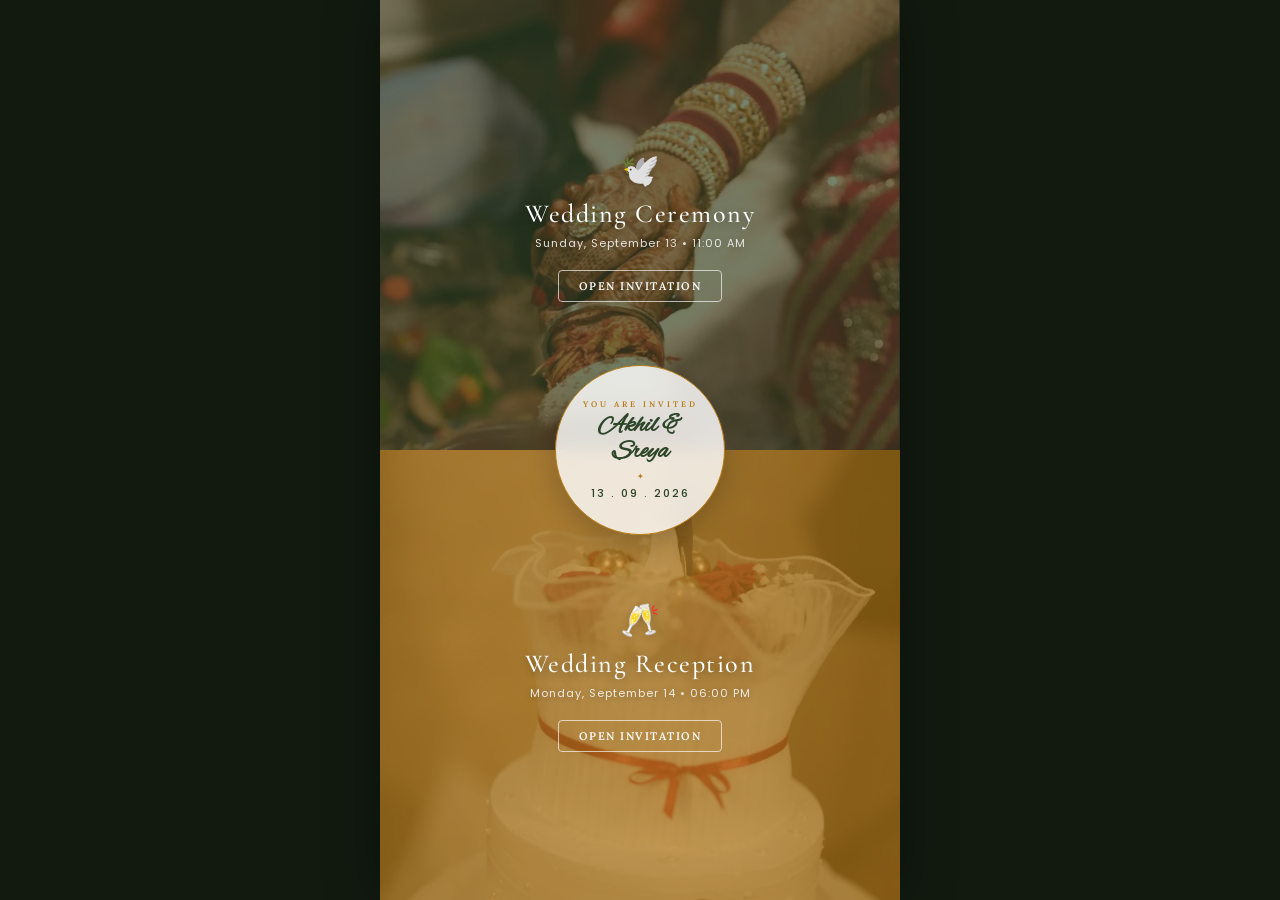
==== commit 23fc13c9: "dates updated" ====
--- a/index.html
+++ b/index.html
@@ -19,7 +19,7 @@
       <div class="panel-content">
         <span class="panel-icon">🕊️</span>
         <h2 class="panel-title">Wedding Ceremony</h2>
-        <p class="panel-details">Sunday, September 13 • 10:00 AM</p>
+        <p class="panel-details">Sunday, September 13 • 11:00 AM</p>
         <span class="panel-btn">Open Invitation</span>
       </div>
     </a>
@@ -33,7 +33,7 @@
       <div class="panel-content">
         <span class="panel-icon">🥂</span>
         <h2 class="panel-title">Wedding Reception</h2>
-        <p class="panel-details">Sunday, September 13 • 04:00 PM</p>
+        <p class="panel-details">Monday, September 14 • 06:00 PM</p>
         <span class="panel-btn">Open Invitation</span>
       </div>
     </a>
